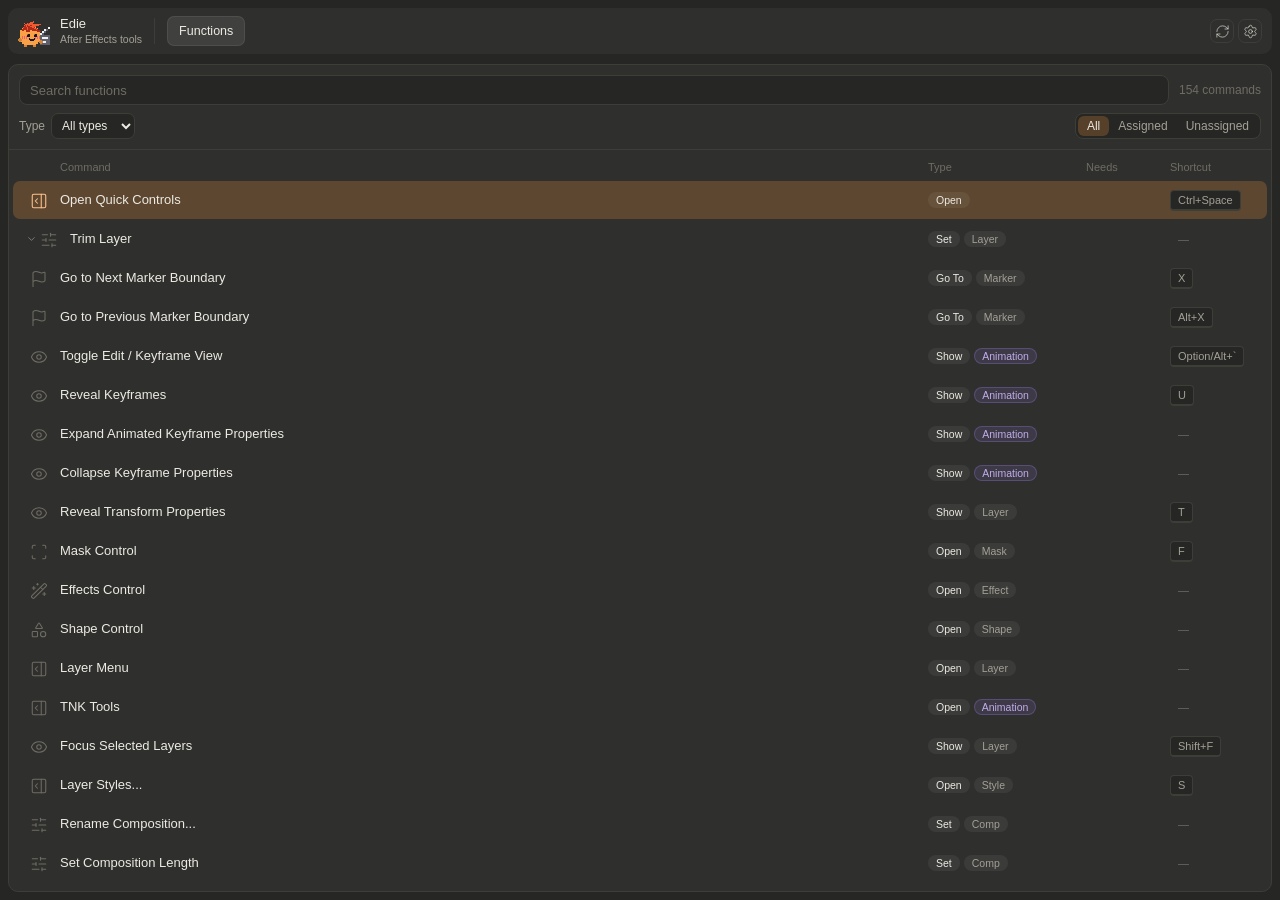
==== engine.html @ 81849f17 "Quick Controls shortcuts and callouts work as soon as After Effects starts, without opening the AE F" ====
<!doctype html>
<html>
<head>
  <meta charset="utf-8" />
  <title>Timeline CEP</title>
  <link rel="stylesheet" href="./css/style.css?v=46378bd3b5c5" />
</head>
<body>
  <section id="quickPanelShell" class="quick-panel-shell" aria-label="AE FX Quick Controls">
    <div class="quick-panel-status">
      <p id="quickPanelContext">Reading active composition...</p>
      <button id="quickPanelRefresh" class="quick-panel-refresh" type="button" title="Refresh native selection" aria-label="Refresh native selection" data-icon="ui.refresh"></button>
    </div>
    <div class="quick-panel-search-wrap">
      <span class="quick-panel-character" aria-hidden="true"><svg class="brand-face" viewBox="0 0 32 32" width="32" height="32" shape-rendering="crispEdges" aria-hidden="true"><rect x="15" y="6" width="1" height="1" fill="#ef5a30"/><rect x="12" y="7" width="4" height="1" fill="#ef5a30"/><rect x="6" y="8" width="1" height="1" fill="#ef5a30"/><rect x="9" y="8" width="1" height="1" fill="#ef5a30"/><rect x="10" y="8" width="1" height="1" fill="#b02a1c"/><rect x="11" y="8" width="4" height="1" fill="#ef5a30"/><rect x="7" y="9" width="16" height="1" fill="#ef5a30"/><rect x="6" y="10" width="1" height="1" fill="#ef5a30"/><rect x="7" y="10" width="1" height="1" fill="#b02a1c"/><rect x="8" y="10" width="1" height="1" fill="#ef5a30"/><rect x="9" y="10" width="1" height="1" fill="#b02a1c"/><rect x="10" y="10" width="2" height="1" fill="#ef5a30"/><rect x="12" y="10" width="2" height="1" fill="#b02a1c"/><rect x="14" y="10" width="7" height="1" fill="#ef5a30"/><rect x="6" y="11" width="2" height="1" fill="#b02a1c"/><rect x="8" y="11" width="1" height="1" fill="#ef5a30"/><rect x="9" y="11" width="3" height="1" fill="#b02a1c"/><rect x="12" y="11" width="6" height="1" fill="#ef5a30"/><rect x="5" y="12" width="1" height="1" fill="#ef5a30"/><rect x="6" y="12" width="3" height="1" fill="#b02a1c"/><rect x="9" y="12" width="1" height="1" fill="#ef5a30"/><rect x="10" y="12" width="4" height="1" fill="#b02a1c"/><rect x="14" y="12" width="2" height="1" fill="#ef5a30"/><rect x="16" y="12" width="1" height="1" fill="#b02a1c"/><rect x="17" y="12" width="1" height="1" fill="#faa046"/><rect x="30" y="12" width="2" height="1" fill="#f0f0f0"/><rect x="4" y="13" width="1" height="1" fill="#faa046"/><rect x="5" y="13" width="4" height="1" fill="#b02a1c"/><rect x="9" y="13" width="1" height="1" fill="#ef5a30"/><rect x="10" y="13" width="6" height="1" fill="#b02a1c"/><rect x="16" y="13" width="2" height="1" fill="#ef5a30"/><rect x="18" y="13" width="1" height="1" fill="#b02a1c"/><rect x="19" y="13" width="1" height="1" fill="#faa046"/><rect x="30" y="13" width="2" height="1" fill="#f0f0f0"/><rect x="4" y="14" width="5" height="1" fill="#b02a1c"/><rect x="9" y="14" width="1" height="1" fill="#ef5a30"/><rect x="10" y="14" width="8" height="1" fill="#b02a1c"/><rect x="18" y="14" width="1" height="1" fill="#ef5a30"/><rect x="19" y="14" width="1" height="1" fill="#b02a1c"/><rect x="26" y="14" width="2" height="1" fill="#f0f0f0"/><rect x="28" y="14" width="2" height="1" fill="#5f5f6c"/><rect x="2" y="15" width="2" height="1" fill="#faa046"/><rect x="4" y="15" width="2" height="1" fill="#b02a1c"/><rect x="6" y="15" width="2" height="1" fill="#faa046"/><rect x="8" y="15" width="4" height="1" fill="#b02a1c"/><rect x="12" y="15" width="2" height="1" fill="#faa046"/><rect x="14" y="15" width="8" height="1" fill="#b02a1c"/><rect x="26" y="15" width="2" height="1" fill="#f0f0f0"/><rect x="28" y="15" width="2" height="1" fill="#5f5f6c"/><rect x="2" y="16" width="6" height="1" fill="#faa046"/><rect x="8" y="16" width="4" height="1" fill="#b02a1c"/><rect x="12" y="16" width="7" height="1" fill="#faa046"/><rect x="19" y="16" width="4" height="1" fill="#b02a1c"/><rect x="24" y="16" width="2" height="1" fill="#f0f0f0"/><rect x="26" y="16" width="2" height="1" fill="#5f5f6c"/><rect x="2" y="17" width="20" height="1" fill="#faa046"/><rect x="24" y="17" width="2" height="1" fill="#f0f0f0"/><rect x="26" y="17" width="2" height="1" fill="#5f5f6c"/><rect x="2" y="18" width="20" height="1" fill="#faa046"/><rect x="22" y="18" width="2" height="1" fill="#f0f0f0"/><rect x="24" y="18" width="2" height="1" fill="#5f5f6c"/><rect x="2" y="19" width="7" height="1" fill="#faa046"/><rect x="9" y="19" width="1" height="1" fill="#b8692c"/><rect x="10" y="19" width="2" height="1" fill="#19191c"/><rect x="12" y="19" width="4" height="1" fill="#faa046"/><rect x="16" y="19" width="1" height="1" fill="#b8692c"/><rect x="17" y="19" width="2" height="1" fill="#19191c"/><rect x="19" y="19" width="3" height="1" fill="#faa046"/><rect x="22" y="19" width="2" height="1" fill="#f0f0f0"/><rect x="24" y="19" width="2" height="1" fill="#5f5f6c"/><rect x="2" y="20" width="7" height="1" fill="#faa046"/><rect x="9" y="20" width="3" height="1" fill="#19191c"/><rect x="12" y="20" width="4" height="1" fill="#faa046"/><rect x="16" y="20" width="3" height="1" fill="#19191c"/><rect x="19" y="20" width="3" height="1" fill="#faa046"/><rect x="22" y="20" width="10" height="1" fill="#5f5f6c"/><rect x="2" y="21" width="2" height="1" fill="#faa046"/><rect x="4" y="21" width="1" height="1" fill="#e8607a"/><rect x="5" y="21" width="1" height="1" fill="#faa046"/><rect x="6" y="21" width="1" height="1" fill="#e8607a"/><rect x="7" y="21" width="1" height="1" fill="#faa046"/><rect x="8" y="21" width="1" height="1" fill="#e8607a"/><rect x="9" y="21" width="3" height="1" fill="#19191c"/><rect x="12" y="21" width="4" height="1" fill="#faa046"/><rect x="16" y="21" width="3" height="1" fill="#19191c"/><rect x="19" y="21" width="1" height="1" fill="#e8607a"/><rect x="20" y="21" width="1" height="1" fill="#faa046"/><rect x="21" y="21" width="1" height="1" fill="#e8607a"/><rect x="22" y="21" width="10" height="1" fill="#5f5f6c"/><rect x="2" y="22" width="2" height="1" fill="#faa046"/><rect x="4" y="22" width="1" height="1" fill="#e8607a"/><rect x="5" y="22" width="1" height="1" fill="#faa046"/><rect x="6" y="22" width="1" height="1" fill="#e8607a"/><rect x="7" y="22" width="1" height="1" fill="#faa046"/><rect x="8" y="22" width="1" height="1" fill="#e8607a"/><rect x="9" y="22" width="8" height="1" fill="#faa046"/><rect x="17" y="22" width="1" height="1" fill="#e8607a"/><rect x="18" y="22" width="1" height="1" fill="#faa046"/><rect x="19" y="22" width="1" height="1" fill="#e8607a"/><rect x="20" y="22" width="1" height="1" fill="#faa046"/><rect x="21" y="22" width="1" height="1" fill="#e8607a"/><rect x="22" y="22" width="2" height="1" fill="#5f5f6c"/><rect x="24" y="22" width="6" height="1" fill="#f0f0f0"/><rect x="30" y="22" width="2" height="1" fill="#5f5f6c"/><rect x="1" y="23" width="2" height="1" fill="#cd8339"/><rect x="3" y="23" width="1" height="1" fill="#faa046"/><rect x="4" y="23" width="1" height="1" fill="#e8607a"/><rect x="5" y="23" width="1" height="1" fill="#faa046"/><rect x="6" y="23" width="1" height="1" fill="#e8607a"/><rect x="7" y="23" width="1" height="1" fill="#faa046"/><rect x="8" y="23" width="1" height="1" fill="#e8607a"/><rect x="9" y="23" width="2" height="1" fill="#faa046"/><rect x="11" y="23" width="1" height="1" fill="#19191c"/><rect x="12" y="23" width="4" height="1" fill="#faa046"/><rect x="16" y="23" width="1" height="1" fill="#19191c"/><rect x="17" y="23" width="1" height="1" fill="#e8607a"/><rect x="18" y="23" width="1" height="1" fill="#faa046"/><rect x="19" y="23" width="1" height="1" fill="#e8607a"/><rect x="20" y="23" width="1" height="1" fill="#faa046"/><rect x="21" y="23" width="1" height="1" fill="#e8607a"/><rect x="22" y="23" width="2" height="1" fill="#5f5f6c"/><rect x="24" y="23" width="6" height="1" fill="#f0f0f0"/><rect x="30" y="23" width="2" height="1" fill="#5f5f6c"/><rect x="0" y="24" width="4" height="1" fill="#cd8339"/><rect x="4" y="24" width="7" height="1" fill="#faa046"/><rect x="11" y="24" width="6" height="1" fill="#19191c"/><rect x="17" y="24" width="5" height="1" fill="#faa046"/><rect x="22" y="24" width="10" height="1" fill="#5f5f6c"/><rect x="0" y="25" width="4" height="1" fill="#cd8339"/><rect x="4" y="25" width="8" height="1" fill="#faa046"/><rect x="12" y="25" width="4" height="1" fill="#19191c"/><rect x="16" y="25" width="6" height="1" fill="#faa046"/><rect x="22" y="25" width="2" height="1" fill="#cd8339"/><rect x="24" y="25" width="8" height="1" fill="#5f5f6c"/><rect x="1" y="26" width="2" height="1" fill="#cd8339"/><rect x="3" y="26" width="18" height="1" fill="#faa046"/><rect x="21" y="26" width="4" height="1" fill="#cd8339"/><rect x="25" y="26" width="3" height="1" fill="#f0f0f0"/><rect x="28" y="26" width="4" height="1" fill="#5f5f6c"/><rect x="4" y="27" width="16" height="1" fill="#faa046"/><rect x="21" y="27" width="4" height="1" fill="#cd8339"/><rect x="25" y="27" width="3" height="1" fill="#f0f0f0"/><rect x="28" y="27" width="4" height="1" fill="#5f5f6c"/><rect x="4" y="28" width="16" height="1" fill="#faa046"/><rect x="22" y="28" width="2" height="1" fill="#cd8339"/><rect x="24" y="28" width="8" height="1" fill="#5f5f6c"/><rect x="6" y="29" width="12" height="1" fill="#faa046"/><rect x="22" y="29" width="10" height="1" fill="#5f5f6c"/><rect x="6" y="30" width="3" height="1" fill="#cd8339"/><rect x="15" y="30" width="3" height="1" fill="#cd8339"/><rect x="6" y="31" width="3" height="1" fill="#cd8339"/><rect x="15" y="31" width="3" height="1" fill="#cd8339"/></svg></span>
      <span class="quick-panel-search-icon" aria-hidden="true"></span>
      <input id="quickPanelSearch" class="quick-panel-search" type="text" spellcheck="false" autocomplete="off" placeholder="Search commands or effects" aria-label="Search commands or effects">
      <kbd class="quick-panel-search-key">Enter</kbd>
    </div>
    <div id="quickPanelSearchResults" class="quick-panel-search-results" aria-live="polite"></div>
    <div class="quick-panel-grid">
      <button type="button" data-quick-panel="anchor" data-tooltip="Layout\nShortcut: Ctrl+A\nAnchor, align, distribute, stagger, layer order and pull/snap." data-icon="panel.anchor"><span class="quick-panel-name">Layout</span><kbd>Ctrl+A</kbd></button>
      <button type="button" data-quick-panel="composition" data-tooltip="Composition\nShortcut: Ctrl+C\nOpen composition-level utilities." data-icon="panel.composition"><span class="quick-panel-name">Comp</span><kbd>Ctrl+C</kbd></button>
      <button type="button" data-quick-panel="rename-comp" data-tooltip="Rename Composition\nRename the active composition directly." data-icon="panel.rename-comp"><span class="quick-panel-name">Rename Comp</span><kbd>RN</kbd></button>
      <button type="button" data-quick-panel="ease" data-tooltip="Ease Editor\nShortcut: Ctrl+E\nEdit selected native keyframes." data-icon="panel.ease"><span class="quick-panel-name">Ease</span><kbd>Ctrl+E</kbd></button>
      <button type="button" data-quick-panel="mask" data-tooltip="Mask Control\nShortcut: Ctrl+F\nEdit masks on selected layers." data-icon="panel.mask"><span class="quick-panel-name">Mask</span><kbd>Ctrl+F</kbd></button>
      <button type="button" data-quick-panel="effects" data-tooltip="Effects Control\nSearch, apply, toggle, and delete effects on selected layers." data-icon="panel.effects"><span class="quick-panel-name">Effects</span><kbd>FX</kbd></button>
      <button type="button" data-quick-panel="shapes" data-tooltip="Shape Control\nInspect selected shape contents and add common shape items." data-icon="panel.shapes"><span class="quick-panel-name">Shapes</span><kbd>SH</kbd></button>
      <button type="button" data-quick-panel="styles" data-tooltip="Layer Styles\nShortcut: Ctrl+S\nAdd and edit styles on selected layers." data-icon="panel.styles"><span class="quick-panel-name">Styles</span><kbd>Ctrl+S</kbd></button>
      <button type="button" data-quick-panel="layer-menu" data-tooltip="Layer Menu\nOpen the selected-layer right-click menu from Quick Controls." data-icon="panel.layer-menu"><span class="quick-panel-name">Layer Menu</span><kbd>RC</kbd></button>
      <button type="button" data-quick-panel="mass-edit" data-tooltip="Mass Edit\nShortcut: Ctrl+M\nCopy, wrangle, and edit properties across selected layers." data-icon="panel.mass-edit"><span class="quick-panel-name">Mass Edit</span><kbd>Ctrl+M</kbd></button>
      <button type="button" data-quick-panel="text-animation" data-tooltip="Text Animation\nShortcut: Ctrl+T\nBuild text animators and manage selected text layers." data-icon="panel.text-animation"><span class="quick-panel-name">Text Anim</span><kbd>Ctrl+T</kbd></button>
      <button type="button" data-quick-panel="tnk" data-tooltip="TNK Tools\nShortcut: Ctrl+D\nGlobal parameter bar feeding every tool, TNK v3 style." data-icon="panel.tnk"><span class="quick-panel-name">TNK</span><kbd>Ctrl+D</kbd></button>
    </div>
    <p class="quick-panel-hint">Uses the current native Timeline or Composition selection.</p>
  </section>
  <header>
    <div class="status-row">
      <div id="platformBadge" class="platform-badge" aria-label="Platform"></div>
      <div id="compSelect" class="comp-select" title="Composition">
        <button id="compSelectButton" class="comp-select-button" type="button">No active comp</button>
        <input id="compSelectSearch" class="comp-select-search" type="text" spellcheck="false" autocomplete="off" aria-label="Search compositions">
        <div id="compSelectMenu" class="comp-select-menu" aria-hidden="true"></div>
      </div>
      <span id="status">Open a comp.</span>
      <button id="durationBtn" title="Set comp duration">Set Length</button>
      <button id="keyframeModeBtn" title="Toggle keyframe focus mode">Keyframes</button>
    </div>
  </header>

  <div id="durationModal" class="modal-backdrop" aria-hidden="true">
    <div class="duration-dialog">
      <div class="dialog-title">Set Composition Duration</div>
      <div class="dialog-subtitle">Seconds, mm:ss, or hh:mm:ss</div>
      <input id="durationInput" type="text" spellcheck="false" />
      <div id="durationError" class="dialog-error"></div>
      <div class="dialog-actions">
        <button id="durationCancel" class="dialog-btn">Cancel</button>
        <button id="durationApply" class="dialog-btn primary">Apply</button>
      </div>
    </div>
  </div>

  <div id="expressionModal" class="modal-backdrop" aria-hidden="true">
    <div class="duration-dialog expression-dialog">
      <div id="expressionTitle" class="dialog-title">Expression</div>
      <div id="expressionSubtitle" class="dialog-subtitle">Alt-click a property row to edit</div>
      <textarea id="expressionInput" spellcheck="false"></textarea>
      <div id="expressionError" class="dialog-error"></div>
      <div class="dialog-actions">
        <button id="expressionDisable" class="dialog-btn">Disable</button>
        <button id="expressionCancel" class="dialog-btn">Cancel</button>
        <button id="expressionApply" class="dialog-btn primary">Apply</button>
      </div>
    </div>
  </div>

  <div id="anchorModal" class="modal-backdrop" aria-hidden="true">
    <div class="duration-dialog anchor-dialog">
      <div class="dialog-title">Anchor Point</div>
      <div class="dialog-subtitle">Pick where the selected layer anchor should sit</div>
      <div class="layout-panel-head">
        <span class="layout-panel-name">Layout</span>
        <em class="layout-panel-count" data-tnt-selection></em>
      </div>
      <div class="anchor-panel">
        <div class="anchor-section">
          <div class="anchor-section-title">Anchor</div>
          <div id="anchorGrid" class="anchor-grid" role="group" aria-label="Anchor point position">
            <button type="button" class="anchor-cell" data-point="TL" title="Top left"></button>
            <button type="button" class="anchor-cell" data-point="TC" title="Top center"></button>
            <button type="button" class="anchor-cell" data-point="TR" title="Top right"></button>
            <button type="button" class="anchor-cell" data-point="ML" title="Middle left"></button>
            <button type="button" class="anchor-cell active" data-point="C" title="Center"></button>
            <button type="button" class="anchor-cell" data-point="MR" title="Middle right"></button>
            <button type="button" class="anchor-cell" data-point="BL" title="Bottom left"></button>
            <button type="button" class="anchor-cell" data-point="BC" title="Bottom center"></button>
            <button type="button" class="anchor-cell" data-point="BR" title="Bottom right"></button>
          </div>
          <label class="anchor-option">
            <input id="anchorUseMasks" type="checkbox" checked>
            <span>Use mask bounds</span>
          </label>
        </div>
        <div class="anchor-section anchor-align-section">
          <div class="anchor-section-title">Align</div>
          <label class="anchor-align-target">
            <span>Align to:</span>
            <select id="anchorAlignTarget" aria-label="Align layers to">
              <option value="selection">Selection</option>
              <option value="comp">Composition</option>
            </select>
          </label>
          <div id="anchorAlignGrid" class="anchor-align-grid" role="group" aria-label="Align selected layers">
            <button type="button" class="anchor-align-btn align-left" data-align="left" data-icon="align-start-vertical" title="Align left"></button>
            <button type="button" class="anchor-align-btn align-hcenter" data-align="hcenter" data-icon="align-center-vertical" title="Align horizontal center"></button>
            <button type="button" class="anchor-align-btn align-right" data-align="right" data-icon="align-end-vertical" title="Align right"></button>
            <button type="button" class="anchor-align-btn align-top" data-align="top" data-icon="align-start-horizontal" title="Align top"></button>
            <button type="button" class="anchor-align-btn align-vcenter" data-align="vcenter" data-icon="align-center-horizontal" title="Align vertical center"></button>
            <button type="button" class="anchor-align-btn align-bottom" data-align="bottom" data-icon="align-end-horizontal" title="Align bottom"></button>
          </div>
          <div class="anchor-section-title anchor-distribute-title">Distribute Layers</div>
          <div id="anchorDistributeGrid" class="anchor-align-grid anchor-distribute-grid" role="group" aria-label="Distribute selected layers">
            <button type="button" class="anchor-align-btn dist-top" data-align="dist-top" data-icon="align-vertical-distribute-start" title="Distribute top edges"></button>
            <button type="button" class="anchor-align-btn dist-vcenter" data-align="dist-vcenter" data-icon="align-vertical-distribute-center" title="Distribute vertical centers"></button>
            <button type="button" class="anchor-align-btn dist-bottom" data-align="dist-bottom" data-icon="align-vertical-distribute-end" title="Distribute bottom edges"></button>
            <button type="button" class="anchor-align-btn dist-left" data-align="dist-left" data-icon="align-horizontal-distribute-start" title="Distribute left edges"></button>
            <button type="button" class="anchor-align-btn dist-hcenter" data-align="dist-hcenter" data-icon="align-horizontal-distribute-center" title="Distribute horizontal centers"></button>
            <button type="button" class="anchor-align-btn dist-right" data-align="dist-right" data-icon="align-horizontal-distribute-end" title="Distribute right edges"></button>
          </div>
          <label class="anchor-option anchor-align-option">
            <input id="anchorIgnoreParent" type="checkbox">
            <span>Ignore parenting</span>
          </label>
        </div>
        <div id="anchorTimingSections" class="anchor-timing-sections">
        <div class="timing-column">
<section class="timing-order-card timing-stagger-card">
          <header class="timing-order-head">
            <div class="tnt-card-title timing-order-title"><b>ST</b><span>Stagger</span></div>
          </header>
          <div class="timing-order-body">
            <div class="timing-inline-row"><div class="timing-execute-actions" role="group" aria-label="Choose stagger direction">
              <button type="button" data-stagger-execute="asc" data-icon="arrow-up-narrow-wide" data-tooltip="Bottom Up\nUse the bottom selected layer as the first layer, then stagger upward."><strong>Bottom up</strong><span>Stagger upward</span></button>
              <button type="button" data-stagger-execute="desc" data-icon="arrow-down-wide-narrow" data-tooltip="Top Down\nUse the top selected layer as the first layer, then stagger downward."><strong>Top down</strong><span>Stagger downward</span></button>
              <button type="button" data-stagger-execute="random" data-icon="shuffle" data-tooltip="Random Stagger\nShuffle the selected layers once, then use the slider to set the offset."><strong>Random</strong><span>Shuffle timing</span></button>
            </div>
              <label class="timing-group-control" data-tooltip="Group Size\nRepeat offsets inside groups. 1 staggers every selected layer in one run."><span>Group:</span><input class="timing-group-input" type="number" min="1" step="1" value="1"></label>
              </div>
            <div class="timing-order-field">
              <span>Offset / gap</span>
              <div class="timing-amount-row">
                <input class="timing-amount-range" type="range" min="0" max="60" step="1" value="0" data-tooltip="Apply Stagger\nChoose a direction above, then drag to apply the offset from the original layer positions.">
                <input class="timing-amount-input" type="number" min="0" step="1" value="0" data-tooltip="Exact Offset\nEnter an exact amount. The selected stagger direction applies from the original layer positions.">
                <select class="timing-unit-select" data-tooltip="Unit\nMeasure the offset in composition frames or in seconds.">
                  <option value="frames">Frames</option>
                  <option value="seconds">Secs</option>
                </select>
              </div>
              <div class="timing-live-status">Choose a direction, then move the slider to apply.</div>
            </div>
          </div>
          <div class="timing-order-error"></div>
        </section>
<section class="timing-order-card timing-snap-pull-card">
          <header class="timing-order-head">
            <div class="tnt-card-title timing-order-title"><b>SP</b><span>Pull / Snap</span></div>
          </header>
          <div class="timing-order-body">
            <div class="timing-order-field">
              <span>Pull</span>
              <div class="timing-inline-row timing-pull-choices">
                <span>Move:</span>
                <select class="timing-pull-mode" data-tooltip="What to move\nThe selected layers, or the selected keyframes.">
                  <option value="layers">Layers</option>
                  <option value="keys">Keyframes</option>
                </select>
              </div>
              <div class="timing-inline-row timing-pull-row">
                <span>Pull:</span>
                <div class="timing-execute-actions" role="group" aria-label="Pull to playhead">
                  <button type="button" data-pull-run="in" data-icon="arrow-right-from-line" data-tooltip="Pull In\nMove to the playhead by the in point, keeping the selection's relative spacing.\nWith Keyframes: the layer's keys travel as a group, anchored by the first."></button>
                  <button type="button" data-pull-run="out" data-icon="arrow-left-from-line" data-tooltip="Pull Out\nMove to the playhead by the out point, keeping the selection's relative spacing.\nWith Keyframes: the layer's keys travel as a group, anchored by the last."></button>
                </div>
                <span>Snap:</span>
                <div class="timing-execute-actions" role="group" aria-label="Snap to playhead">
                  <button type="button" data-snap-run="in" data-icon="align-horizontal-justify-start" data-tooltip="Snap In\nMove every selected layer's in point onto the playhead individually.\nWith Keyframes: each property's first key lands on the playhead."></button>
                  <button type="button" data-snap-run="out" data-icon="align-horizontal-justify-end" data-tooltip="Snap Out\nMove every selected layer's out point onto the playhead individually.\nWith Keyframes: each property's last key lands on the playhead."></button>
                </div>
              </div>
            </div>
          </div>
          <div class="timing-order-error"></div>
        </section>
</div>

        <section class="timing-order-card layer-order-card">
          <header class="timing-order-head">
            <div class="tnt-card-title timing-order-title"><b>OR</b><span>Layer Order</span></div>
          </header>
          <div class="timing-order-body">
            <div class="timing-order-field order-direction-field">
              <span>Direction:</span>
              <select class="timing-direction-select" data-tooltip="Direction\nAscending puts the smallest value at the bottom of the selected stack.">
              <option value="asc">Ascending</option>
              <option value="desc">Descending</option>
            </select>
            </div>
            <div class="timing-order-field order-group-field">
              <span>Timing:</span>
              <div class="timing-execute-actions order-sort-actions" role="group" aria-label="Sort selected layers by timing">
                <button type="button" data-order-sort="in" data-icon="chevrons-left" data-tooltip="By In Point\nSort selected layers by in point."><strong>In point</strong><span>Layer start</span></button>
                <button type="button" data-order-sort="out" data-icon="chevrons-right" data-tooltip="By Out Point\nSort selected layers by out point."><strong>Out point</strong><span>Layer end</span></button>
                <button type="button" data-order-sort="firstKey" data-icon="skip-back" data-tooltip="Earliest Keyframe\nSort by each layer's earliest keyframe. Layers with no keys use their in point."><strong>First key</strong><span>Earliest key</span></button>
                <button type="button" data-order-sort="lastKey" data-icon="skip-forward" data-tooltip="Last Keyframe\nSort by each layer's latest keyframe. Layers with no keys use their in point."><strong>Last key</strong><span>Latest key</span></button>
              </div>
            </div>
            <div class="timing-order-field order-group-field">
              <span>Position:</span>
              <div class="timing-execute-actions order-sort-actions" role="group" aria-label="Sort selected layers by position">
                <button type="button" data-order-sort="x" data-icon="move-horizontal" data-tooltip="By X Position\nSort selected layers by Position X at the current time."><strong>X position</strong><span>Left to right</span></button>
                <button type="button" data-order-sort="y" data-icon="move-vertical" data-tooltip="By Y Position\nSort selected layers by Position Y at the current time."><strong>Y position</strong><span>Top to bottom</span></button>
                <button type="button" data-order-sort="distance" data-icon="ruler" data-tooltip="By Distance\nSort selected layers by how far each one sits from the last layer in the selection, measured at the current time."><strong>Distance</strong><span>From last selected</span></button>
              </div>
            </div>
            <div class="timing-order-field order-group-field">
              <span>Stack:</span>
              <div class="timing-execute-actions order-stack-actions" role="group" aria-label="Reorder the selected stack">
                <button type="button" data-order-stack="top" data-icon="arrow-up-to-line" data-tooltip="Send to Top\nMove the selected layers to the top of the composition stack while preserving their order."><strong>Send to top</strong><span>Top of layer stack</span></button>
                <button type="button" data-order-stack="bottom" data-icon="arrow-down-to-line" data-tooltip="Send to Bottom\nMove the selected layers to the bottom of the composition stack while preserving their order."><strong>Send to bottom</strong><span>Bottom of layer stack</span></button>
                <button type="button" data-order-stack="reverse" data-icon="flip-vertical-2" data-tooltip="Reverse Layer Order  (R)\nReverse the selected layers inside their current stack slots. The unselected layers do not move."><strong>Reverse</strong><span>Reverse selected stack</span></button>
                <button type="button" data-order-sort="random" data-icon="shuffle" data-tooltip="Randomize\nShuffle selected layers and move the shuffled selection to the top of the stack."><strong>Random</strong><span>Shuffle stack</span></button>
              </div>
            </div>
          <div class="timing-order-error"></div>
        </section>

        
        </div>
      </div>
      <div id="anchorError" class="dialog-error"></div>
    </div>
  </div>

  <div id="compositionModal" class="modal-backdrop composition-backdrop" aria-hidden="true">
    <div class="composition-dialog" role="dialog" aria-modal="true" aria-labelledby="compositionTitle">
      <div class="composition-head">
        <div class="composition-title-wrap">
          <b class="subpanel-shortcut-badge">C</b>
          <div id="compositionTitle" class="composition-title">Composition</div>
          <span id="compositionName" class="composition-name">No active comp</span>
        </div>
      </div>
      <div class="composition-body">
        <section class="composition-section">
          <div class="composition-section-title">Current Composition</div>
          <div class="composition-tool-grid">
            <button type="button" class="composition-tool" data-composition-action="trim" title="Trim the active composition to the latest layer out point">
              <span class="composition-tool-icon icon-trim" aria-hidden="true"></span>
              <span>Auto Trim Comp</span>
            </button>
            <button type="button" class="composition-tool" data-composition-action="crop" title="Crop selected precomposition layers to their visible content">
              <span class="composition-tool-icon icon-crop" aria-hidden="true"></span>
              <span>Auto Crop Comps</span>
            </button>
            <button type="button" class="composition-tool" data-composition-action="precompose" title="Move selected layers into a new precomposition">
              <span class="composition-tool-icon icon-precompose" aria-hidden="true"></span>
              <span>Pre-compose Selected</span>
            </button>
            <button type="button" class="composition-tool" data-composition-action="decompose" title="Extract selected precomposition layers into this timeline while preserving their placement">
              <span class="composition-tool-icon icon-decompose" aria-hidden="true"></span>
              <span>Decompose Precomp</span>
            </button>
            <button type="button" class="composition-tool composition-tool-destructive" data-composition-action="decomposeDelete" title="Extract the selected precomp, then delete its source composition from the project when it has no other uses">
              <span class="composition-tool-icon icon-decompose" aria-hidden="true"></span>
              <span>Decompose + Delete Source</span>
            </button>
            <button type="button" class="composition-tool" data-composition-action="rename" title="Rename the active composition">
              <span class="composition-tool-icon icon-rename" aria-hidden="true"></span>
              <span>Rename Composition</span>
            </button>
            <button type="button" class="composition-tool" data-composition-action="duration" title="Set the active composition duration">
              <span class="composition-tool-icon icon-duration" aria-hidden="true"></span>
              <span>Set Composition Length</span>
            </button>
            <button type="button" class="composition-tool" data-composition-action="render" title="Add the active composition to the render queue">
              <span class="composition-tool-icon icon-render" aria-hidden="true"></span>
              <span>Add to Render Queue</span>
            </button>
          </div>
        </section>
        <section class="composition-section composition-roadmap">
          <div class="composition-section-title">Planned</div>
          <div class="composition-roadmap-list">
            <span>Duplicate Comps</span>
            <span>Batch Rename Comps</span>
            <span>Batch Scale Comps</span>
            <span>Batch Resize Canvas</span>
            <span>Batch Comp Settings</span>
            <span>Batch Color Replace</span>
            <span>Export Comps as New Projects</span>
          </div>
        </section>
      </div>
      <div id="compositionError" class="composition-error"></div>
    </div>
  </div>

  <main id="scrollArea">
    <section id="assistantHub" class="assistant-hub" aria-label="Assistant Hub">
      <div class="assistant-tabs" role="tablist" aria-label="Assistant workspace">
        <!-- Edie, as in PR FX's toolbar (client/index.html): same art, facing right. -->
        <svg class="brand-face" viewBox="0 0 32 32" width="32" height="32" shape-rendering="crispEdges" aria-hidden="true"><rect x="15" y="6" width="1" height="1" fill="#ef5a30"/><rect x="12" y="7" width="4" height="1" fill="#ef5a30"/><rect x="6" y="8" width="1" height="1" fill="#ef5a30"/><rect x="9" y="8" width="1" height="1" fill="#ef5a30"/><rect x="10" y="8" width="1" height="1" fill="#b02a1c"/><rect x="11" y="8" width="4" height="1" fill="#ef5a30"/><rect x="7" y="9" width="16" height="1" fill="#ef5a30"/><rect x="6" y="10" width="1" height="1" fill="#ef5a30"/><rect x="7" y="10" width="1" height="1" fill="#b02a1c"/><rect x="8" y="10" width="1" height="1" fill="#ef5a30"/><rect x="9" y="10" width="1" height="1" fill="#b02a1c"/><rect x="10" y="10" width="2" height="1" fill="#ef5a30"/><rect x="12" y="10" width="2" height="1" fill="#b02a1c"/><rect x="14" y="10" width="7" height="1" fill="#ef5a30"/><rect x="6" y="11" width="2" height="1" fill="#b02a1c"/><rect x="8" y="11" width="1" height="1" fill="#ef5a30"/><rect x="9" y="11" width="3" height="1" fill="#b02a1c"/><rect x="12" y="11" width="6" height="1" fill="#ef5a30"/><rect x="5" y="12" width="1" height="1" fill="#ef5a30"/><rect x="6" y="12" width="3" height="1" fill="#b02a1c"/><rect x="9" y="12" width="1" height="1" fill="#ef5a30"/><rect x="10" y="12" width="4" height="1" fill="#b02a1c"/><rect x="14" y="12" width="2" height="1" fill="#ef5a30"/><rect x="16" y="12" width="1" height="1" fill="#b02a1c"/><rect x="17" y="12" width="1" height="1" fill="#faa046"/><rect x="30" y="12" width="2" height="1" fill="#f0f0f0"/><rect x="4" y="13" width="1" height="1" fill="#faa046"/><rect x="5" y="13" width="4" height="1" fill="#b02a1c"/><rect x="9" y="13" width="1" height="1" fill="#ef5a30"/><rect x="10" y="13" width="6" height="1" fill="#b02a1c"/><rect x="16" y="13" width="2" height="1" fill="#ef5a30"/><rect x="18" y="13" width="1" height="1" fill="#b02a1c"/><rect x="19" y="13" width="1" height="1" fill="#faa046"/><rect x="30" y="13" width="2" height="1" fill="#f0f0f0"/><rect x="4" y="14" width="5" height="1" fill="#b02a1c"/><rect x="9" y="14" width="1" height="1" fill="#ef5a30"/><rect x="10" y="14" width="8" height="1" fill="#b02a1c"/><rect x="18" y="14" width="1" height="1" fill="#ef5a30"/><rect x="19" y="14" width="1" height="1" fill="#b02a1c"/><rect x="26" y="14" width="2" height="1" fill="#f0f0f0"/><rect x="28" y="14" width="2" height="1" fill="#5f5f6c"/><rect x="2" y="15" width="2" height="1" fill="#faa046"/><rect x="4" y="15" width="2" height="1" fill="#b02a1c"/><rect x="6" y="15" width="2" height="1" fill="#faa046"/><rect x="8" y="15" width="4" height="1" fill="#b02a1c"/><rect x="12" y="15" width="2" height="1" fill="#faa046"/><rect x="14" y="15" width="8" height="1" fill="#b02a1c"/><rect x="26" y="15" width="2" height="1" fill="#f0f0f0"/><rect x="28" y="15" width="2" height="1" fill="#5f5f6c"/><rect x="2" y="16" width="6" height="1" fill="#faa046"/><rect x="8" y="16" width="4" height="1" fill="#b02a1c"/><rect x="12" y="16" width="7" height="1" fill="#faa046"/><rect x="19" y="16" width="4" height="1" fill="#b02a1c"/><rect x="24" y="16" width="2" height="1" fill="#f0f0f0"/><rect x="26" y="16" width="2" height="1" fill="#5f5f6c"/><rect x="2" y="17" width="20" height="1" fill="#faa046"/><rect x="24" y="17" width="2" height="1" fill="#f0f0f0"/><rect x="26" y="17" width="2" height="1" fill="#5f5f6c"/><rect x="2" y="18" width="20" height="1" fill="#faa046"/><rect x="22" y="18" width="2" height="1" fill="#f0f0f0"/><rect x="24" y="18" width="2" height="1" fill="#5f5f6c"/><rect x="2" y="19" width="7" height="1" fill="#faa046"/><rect x="9" y="19" width="1" height="1" fill="#b8692c"/><rect x="10" y="19" width="2" height="1" fill="#19191c"/><rect x="12" y="19" width="4" height="1" fill="#faa046"/><rect x="16" y="19" width="1" height="1" fill="#b8692c"/><rect x="17" y="19" width="2" height="1" fill="#19191c"/><rect x="19" y="19" width="3" height="1" fill="#faa046"/><rect x="22" y="19" width="2" height="1" fill="#f0f0f0"/><rect x="24" y="19" width="2" height="1" fill="#5f5f6c"/><rect x="2" y="20" width="7" height="1" fill="#faa046"/><rect x="9" y="20" width="3" height="1" fill="#19191c"/><rect x="12" y="20" width="4" height="1" fill="#faa046"/><rect x="16" y="20" width="3" height="1" fill="#19191c"/><rect x="19" y="20" width="3" height="1" fill="#faa046"/><rect x="22" y="20" width="10" height="1" fill="#5f5f6c"/><rect x="2" y="21" width="2" height="1" fill="#faa046"/><rect x="4" y="21" width="1" height="1" fill="#e8607a"/><rect x="5" y="21" width="1" height="1" fill="#faa046"/><rect x="6" y="21" width="1" height="1" fill="#e8607a"/><rect x="7" y="21" width="1" height="1" fill="#faa046"/><rect x="8" y="21" width="1" height="1" fill="#e8607a"/><rect x="9" y="21" width="3" height="1" fill="#19191c"/><rect x="12" y="21" width="4" height="1" fill="#faa046"/><rect x="16" y="21" width="3" height="1" fill="#19191c"/><rect x="19" y="21" width="1" height="1" fill="#e8607a"/><rect x="20" y="21" width="1" height="1" fill="#faa046"/><rect x="21" y="21" width="1" height="1" fill="#e8607a"/><rect x="22" y="21" width="10" height="1" fill="#5f5f6c"/><rect x="2" y="22" width="2" height="1" fill="#faa046"/><rect x="4" y="22" width="1" height="1" fill="#e8607a"/><rect x="5" y="22" width="1" height="1" fill="#faa046"/><rect x="6" y="22" width="1" height="1" fill="#e8607a"/><rect x="7" y="22" width="1" height="1" fill="#faa046"/><rect x="8" y="22" width="1" height="1" fill="#e8607a"/><rect x="9" y="22" width="8" height="1" fill="#faa046"/><rect x="17" y="22" width="1" height="1" fill="#e8607a"/><rect x="18" y="22" width="1" height="1" fill="#faa046"/><rect x="19" y="22" width="1" height="1" fill="#e8607a"/><rect x="20" y="22" width="1" height="1" fill="#faa046"/><rect x="21" y="22" width="1" height="1" fill="#e8607a"/><rect x="22" y="22" width="2" height="1" fill="#5f5f6c"/><rect x="24" y="22" width="6" height="1" fill="#f0f0f0"/><rect x="30" y="22" width="2" height="1" fill="#5f5f6c"/><rect x="1" y="23" width="2" height="1" fill="#cd8339"/><rect x="3" y="23" width="1" height="1" fill="#faa046"/><rect x="4" y="23" width="1" height="1" fill="#e8607a"/><rect x="5" y="23" width="1" height="1" fill="#faa046"/><rect x="6" y="23" width="1" height="1" fill="#e8607a"/><rect x="7" y="23" width="1" height="1" fill="#faa046"/><rect x="8" y="23" width="1" height="1" fill="#e8607a"/><rect x="9" y="23" width="2" height="1" fill="#faa046"/><rect x="11" y="23" width="1" height="1" fill="#19191c"/><rect x="12" y="23" width="4" height="1" fill="#faa046"/><rect x="16" y="23" width="1" height="1" fill="#19191c"/><rect x="17" y="23" width="1" height="1" fill="#e8607a"/><rect x="18" y="23" width="1" height="1" fill="#faa046"/><rect x="19" y="23" width="1" height="1" fill="#e8607a"/><rect x="20" y="23" width="1" height="1" fill="#faa046"/><rect x="21" y="23" width="1" height="1" fill="#e8607a"/><rect x="22" y="23" width="2" height="1" fill="#5f5f6c"/><rect x="24" y="23" width="6" height="1" fill="#f0f0f0"/><rect x="30" y="23" width="2" height="1" fill="#5f5f6c"/><rect x="0" y="24" width="4" height="1" fill="#cd8339"/><rect x="4" y="24" width="7" height="1" fill="#faa046"/><rect x="11" y="24" width="6" height="1" fill="#19191c"/><rect x="17" y="24" width="5" height="1" fill="#faa046"/><rect x="22" y="24" width="10" height="1" fill="#5f5f6c"/><rect x="0" y="25" width="4" height="1" fill="#cd8339"/><rect x="4" y="25" width="8" height="1" fill="#faa046"/><rect x="12" y="25" width="4" height="1" fill="#19191c"/><rect x="16" y="25" width="6" height="1" fill="#faa046"/><rect x="22" y="25" width="2" height="1" fill="#cd8339"/><rect x="24" y="25" width="8" height="1" fill="#5f5f6c"/><rect x="1" y="26" width="2" height="1" fill="#cd8339"/><rect x="3" y="26" width="18" height="1" fill="#faa046"/><rect x="21" y="26" width="4" height="1" fill="#cd8339"/><rect x="25" y="26" width="3" height="1" fill="#f0f0f0"/><rect x="28" y="26" width="4" height="1" fill="#5f5f6c"/><rect x="4" y="27" width="16" height="1" fill="#faa046"/><rect x="21" y="27" width="4" height="1" fill="#cd8339"/><rect x="25" y="27" width="3" height="1" fill="#f0f0f0"/><rect x="28" y="27" width="4" height="1" fill="#5f5f6c"/><rect x="4" y="28" width="16" height="1" fill="#faa046"/><rect x="22" y="28" width="2" height="1" fill="#cd8339"/><rect x="24" y="28" width="8" height="1" fill="#5f5f6c"/><rect x="6" y="29" width="12" height="1" fill="#faa046"/><rect x="22" y="29" width="10" height="1" fill="#5f5f6c"/><rect x="6" y="30" width="3" height="1" fill="#cd8339"/><rect x="15" y="30" width="3" height="1" fill="#cd8339"/><rect x="6" y="31" width="3" height="1" fill="#cd8339"/><rect x="15" y="31" width="3" height="1" fill="#cd8339"/></svg>
        <div class="assistant-brand"><div class="assistant-brand-name">Edie</div><div class="assistant-brand-sub">After Effects tools</div></div>
        <span class="assistant-brand-sep" aria-hidden="true"></span>
        <button id="assistantFunctionsTab" class="assistant-tab active" type="button" role="tab" aria-selected="true" data-assistant-tab="functions">Functions</button>
        <div class="assistant-tab-actions">
          <button id="assistantRefreshFunctions" class="tnt-action-btn" type="button" title="Refresh functions" aria-label="Refresh functions" data-icon="ui.refresh"></button>
          <button id="settingsBtn" class="settings-btn tnt-action-btn" type="button" title="Settings" aria-label="Settings" data-icon="ui.settings"></button>
        </div>
      </div>
      <div id="assistantFunctionsPanel" class="assistant-panel active" role="tabpanel" aria-labelledby="assistantFunctionsTab" data-assistant-panel="functions">
        <div class="assistant-function-filters">
          <div class="assistant-function-search">
            <input id="assistantFunctionSearch" type="text" spellcheck="false" autocomplete="off" placeholder="Search functions" aria-label="Search functions">
            <span id="assistantFunctionCount" class="assistant-function-count">0 commands</span>
          </div>
          <div class="assistant-filter-row">
            <label class="assistant-filter-type">
              <span>Type</span>
              <select id="assistantFilterType" aria-label="Filter by type">
                <option value="all">All types</option>
                <option value="native">AE Effect</option>
                <option value="panel">Panel</option>
                <option value="custom">Custom</option>
              </select>
            </label>
            <div class="assistant-filter-seg" id="assistantFilterKey" role="group" aria-label="Filter by shortcut">
              <button type="button" class="active" data-key-filter="all">All</button>
              <button type="button" data-key-filter="assigned">Assigned</button>
              <button type="button" data-key-filter="unassigned">Unassigned</button>
            </div>
          </div>
        </div>
        <div id="assistantFunctionList" class="assistant-function-list"></div>
      </div>
    </section>
    <div id="rulerWrap" class="time-ruler-wrap top-ruler">
      <span id="timeDisplay">0:00:00</span>
      <div id="ruler"></div>
      <div id="topMarkerRail" class="marker-rail"></div>
      <div id="playhead"></div>
    </div>
    <div id="timeline"></div>
    <div id="selectionBox"></div>
    <div id="layerMenu" class="layer-menu" aria-hidden="true"></div>
  </main>
  <div id="horizontalScrollBar" class="horizontal-scrollbar" aria-hidden="true">
    <div id="horizontalScrollThumb" class="horizontal-scroll-thumb"></div>
  </div>
  <button id="activeFilterNotice" class="active-filter-notice" type="button" aria-hidden="true">
    <span class="active-filter-notice-label">Filter active</span>
    <span class="active-filter-notice-action">Turn off</span>
  </button>

  <script src="./icons/lucide.js"></script>
  <script src="./js/CSInterface.js"></script>
  <script src="./js/main.js?v=46378bd3b5c5"></script>
</body>
</html>
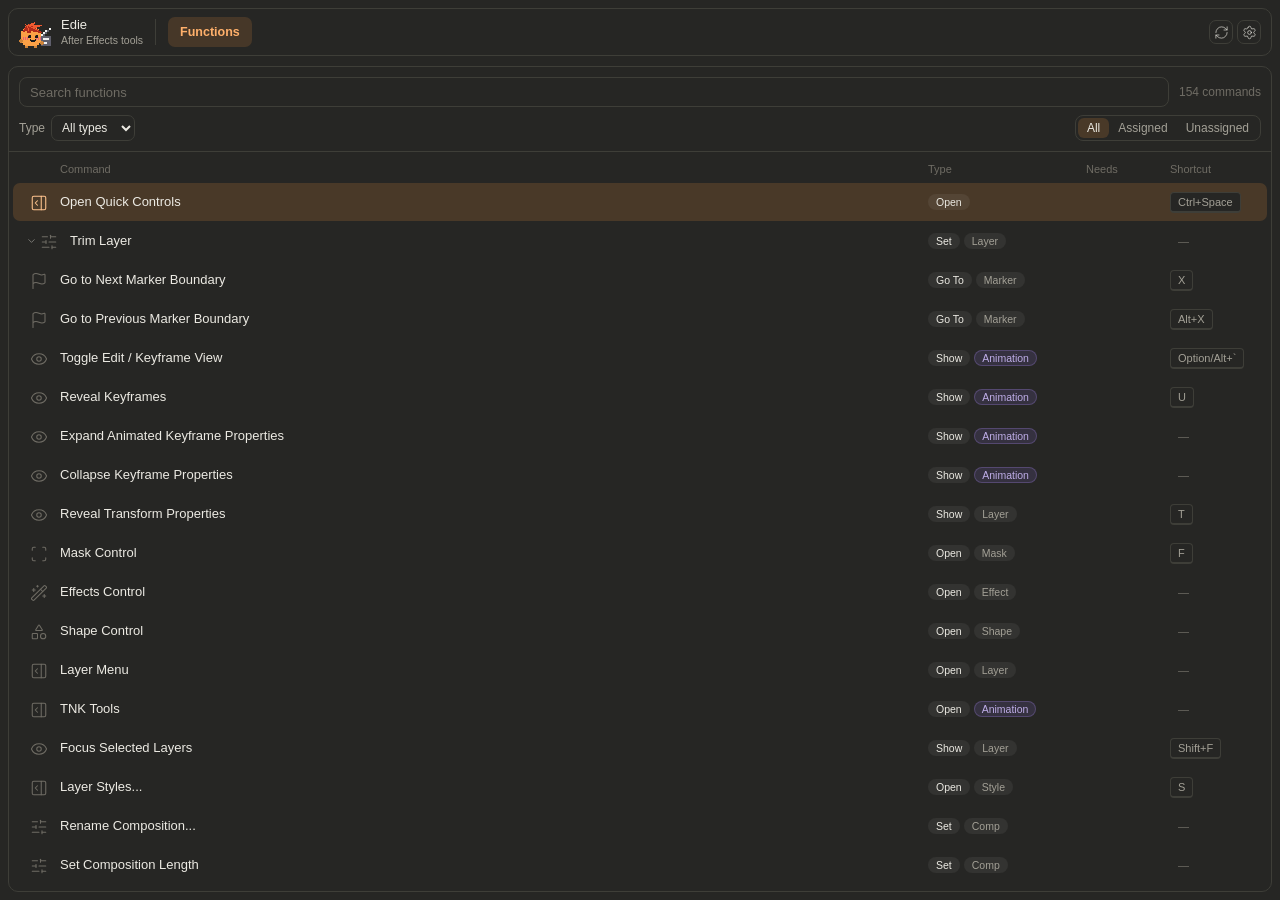
==== commit f46c5f15: "AE FX looks like PR FX's Ctrl+Space palette. Quick Controls search has the palette's category tabs: " ====
--- a/engine.html
+++ b/engine.html
@@ -3,7 +3,7 @@
 <head>
   <meta charset="utf-8" />
   <title>Timeline CEP</title>
-  <link rel="stylesheet" href="./css/style.css?v=46378bd3b5c5" />
+  <link rel="stylesheet" href="./css/style.css?v=892350ed1fb1" />
 </head>
 <body>
   <section id="quickPanelShell" class="quick-panel-shell" aria-label="AE FX Quick Controls">
@@ -17,6 +17,7 @@
       <input id="quickPanelSearch" class="quick-panel-search" type="text" spellcheck="false" autocomplete="off" placeholder="Search commands or effects" aria-label="Search commands or effects">
       <kbd class="quick-panel-search-key">Enter</kbd>
     </div>
+    <div id="quickPanelSearchTabs" class="quick-search-tabs" role="tablist" aria-label="Search in" hidden></div>
     <div id="quickPanelSearchResults" class="quick-panel-search-results" aria-live="polite"></div>
     <div class="quick-panel-grid">
       <button type="button" data-quick-panel="anchor" data-tooltip="Layout\nShortcut: Ctrl+A\nAnchor, align, distribute, stagger, layer order and pull/snap." data-icon="panel.anchor"><span class="quick-panel-name">Layout</span><kbd>Ctrl+A</kbd></button>
@@ -365,6 +366,6 @@
 
   <script src="./icons/lucide.js"></script>
   <script src="./js/CSInterface.js"></script>
-  <script src="./js/main.js?v=46378bd3b5c5"></script>
+  <script src="./js/main.js?v=892350ed1fb1"></script>
 </body>
 </html>
--- a/css/style.css
+++ b/css/style.css
@@ -20596,12 +20596,17 @@
    (#ff9a3d, the Timeline stroke's colour, never violet or Sage's mint) and Edie
    in the header. Keep these tokens equal to PR FX client/styles.css :root.
    Loaded last; tokens first, then the few surfaces that hard-code their own
-   colours. See docs/ui-design-guide.md. */
+   colours. See docs/ui-design-guide.md.
+   v152 (2026-11-24): the palette's look, as PR FX's panel now wears it: one
+   flat #262624 canvas with hairlines instead of lighter grey blocks, and the
+   chosen tab, row or tile in a soft tint of its colour (16%) with that colour
+   on its text or icon. Quick Controls search has the palette's tabs and
+   coloured sections (renderQuickPanelSearchResults). */
 :root {
   --ca-desk: #1c1c1a;
   --ca-sidebar: #1f1e1d;
   --ca-canvas: #262624;
-  --ca-card: #2f2f2d;
+  --ca-card: #262624;
   --ca-menu: #2c2c2a;
   --ca-line: #3e3e38;
   --ca-line-soft: rgba(255, 255, 255, .06);
@@ -20609,11 +20614,11 @@
   --ca-text: #eceae3;
   --ca-muted: #a3a096;
   --ca-faint: #6f6c64;
-  --ca-button: #3a3a37;
-  --ca-button-hover: #42423e;
+  --ca-button: #2f2f2d;
+  --ca-button-hover: #353532;
   --ca-accent: #ff9a3d;
   --ca-accent-text: #ffc48e;
-  --ca-accent-soft: rgba(255, 154, 61, .22);
+  --ca-accent-soft: rgba(255, 154, 61, .16);
   --ca-accent-faint: rgba(255, 154, 61, .10);
 
   --tnt-bg: var(--ca-desk);
@@ -20650,17 +20655,17 @@
 
 html,
 body {
-  background: var(--ca-desk) !important;
+  background: var(--ca-canvas) !important;
   color: var(--ca-text) !important;
 }
 
 main#scrollArea,
 #scrollArea {
-  background-color: var(--ca-desk) !important;
+  background-color: var(--ca-canvas) !important;
 }
 
 header {
-  background: var(--ca-sidebar) !important;
+  background: var(--ca-canvas) !important;
   border-bottom: 1px solid var(--ca-line) !important;
   box-shadow: none !important;
   -webkit-backdrop-filter: none !important;
@@ -20694,7 +20699,7 @@
    with Edie, his name and the tool, a divider, then pill tabs. */
 .assistant-tabs {
   gap: 10px !important;
-  border: 0 !important;
+  border: 1px solid var(--ca-line) !important;
   border-radius: 10px !important;
   background: var(--ca-card) !important;
   box-shadow: none !important;
@@ -20755,9 +20760,10 @@
 }
 
 .assistant-tabs button.assistant-tab.active {
-  background: rgba(255, 255, 255, .085) !important;
-  border-color: rgba(255, 255, 255, .07) !important;
-  color: var(--ca-text) !important;
+  background: rgba(255, 154, 61, .15) !important;
+  border-color: transparent !important;
+  color: #ffb06b !important;
+  font-weight: 600 !important;
 }
 
 /* Narrow panel: Edie's name and the divider give way, as in PR FX. */
@@ -20977,11 +20983,11 @@
 body.quick-panel-mode.native-win .quick-panel-shell {
   border: 1px solid var(--ca-line) !important;
   border-radius: 14px !important;
-  background: rgba(44, 44, 42, .94) !important;
+  background: rgba(38, 38, 36, .97) !important;
 }
 
 body.quick-panel-mode.native-win .quick-panel-shell {
-  background: rgba(44, 44, 42, .98) !important;
+  background: #262624 !important;
 }
 
 /* Edie sits at the start of the search row, as in PR FX's palette
@@ -21030,9 +21036,10 @@
   box-shadow: 0 0 0 3px var(--ca-accent-faint);
 }
 
-/* Tiles are Creative Assist buttons: flat, no lift. */
+/* Tiles are flat chips on the canvas, a hairline round each, like the
+   palette's esc chip; hover lifts them a step, focus tints them orange. */
 .quick-panel-grid > button {
-  border: 1px solid transparent;
+  border: 1px solid var(--ca-line);
   border-radius: 10px;
   background: var(--ca-button);
   box-shadow: none;
@@ -21042,7 +21049,7 @@
 
 .quick-panel-grid > button:hover {
   transform: none;
-  border-color: transparent;
+  border-color: var(--ca-line);
   background: var(--ca-button-hover);
 }
 
@@ -21113,6 +21120,184 @@
 .quick-panel-refresh:hover {
   background: var(--ca-hover) !important;
   color: var(--ca-text) !important;
+}
+
+/* ---- Quick Controls search: PR FX's palette ---------------------------------
+   Tabs with counts (Tab cycles them), coloured section headings with a count,
+   flat rows whose chosen one is tinted in its kind's colour. --tab-rgb and
+   --kind-rgb come from the markup (QUICK_SEARCH_TABS / QUICK_SEARCH_KINDS). */
+.quick-search-tabs {
+  flex: none;
+  display: flex;
+  align-items: center;
+  gap: 2px;
+  height: 34px;
+  margin: 0 -2px;
+  overflow: hidden;
+  border-bottom: 1px solid var(--ca-line);
+}
+
+.quick-search-tabs[hidden],
+.quick-panel-shell:not(.searching) .quick-search-tabs {
+  display: none;
+}
+
+.quick-search-tab {
+  flex: none;
+  display: inline-flex;
+  align-items: center;
+  gap: 6px;
+  height: 26px;
+  min-height: 0;
+  padding: 0 7px 0 8px;
+  border: 0;
+  border-radius: 999px;
+  background: transparent;
+  box-shadow: none;
+  color: var(--ca-muted);
+  font-size: 12px;
+  font-weight: 600;
+  cursor: pointer;
+}
+
+.quick-search-tab:hover {
+  background: var(--ca-hover);
+  color: var(--ca-text);
+}
+
+.quick-search-tab.is-active {
+  background: rgb(var(--tab-rgb) / .15);
+  color: var(--ca-text);
+}
+
+.quick-search-tab.is-empty:not(.is-active) {
+  opacity: .45;
+}
+
+.quick-search-tab-icon {
+  width: 13px;
+  height: 13px;
+  fill: none;
+  stroke: currentColor;
+  stroke-width: 2;
+  stroke-linecap: round;
+  stroke-linejoin: round;
+}
+
+.quick-search-tab.is-active .quick-search-tab-icon {
+  color: rgb(var(--tab-rgb));
+}
+
+.quick-search-tab .count {
+  min-width: 26px;
+  padding: 0 5px;
+  border-radius: 8px;
+  background: rgba(62, 62, 56, .7);
+  color: var(--ca-muted);
+  font-size: 10px;
+  line-height: 16px;
+  text-align: center;
+  font-variant-numeric: tabular-nums;
+}
+
+.quick-search-tab.is-active .count {
+  background: rgb(var(--tab-rgb));
+  color: var(--ca-canvas);
+}
+
+.quick-search-tabs-hint {
+  flex: none;
+  margin-left: auto;
+  padding: 0 6px 0 8px;
+  color: var(--ca-faint);
+  font-size: 11px;
+  white-space: nowrap;
+}
+
+.quick-panel-search-results,
+.quick-panel-shell.searching .quick-panel-search-results {
+  gap: 0;
+  padding: 0 0 4px;
+  border: 0;
+  border-radius: 0;
+  background: transparent;
+}
+
+.quick-search-section {
+  flex: none;
+  display: flex;
+  align-items: center;
+  gap: 7px;
+  height: 30px;
+  padding: 8px 8px 0;
+  color: rgb(var(--kind-rgb));
+  font-size: 11px;
+  font-weight: 600;
+}
+
+.quick-search-section:first-child {
+  height: 24px;
+  padding-top: 2px;
+}
+
+.quick-search-section .count {
+  padding: 0 6px;
+  border-radius: 8px;
+  background: rgb(var(--kind-rgb) / .16);
+  font-size: 10px;
+  line-height: 16px;
+  font-variant-numeric: tabular-nums;
+}
+
+.quick-panel-search-results .quick-panel-search-result {
+  flex: none;
+  min-height: 30px;
+  height: 30px;
+  padding: 0 8px;
+  border: 0;
+  border-radius: 7px;
+  background: transparent;
+  box-shadow: none;
+  color: var(--ca-text);
+  font-size: 13px;
+}
+
+.quick-panel-search-results .quick-panel-search-result:hover {
+  border: 0;
+  background: var(--ca-hover);
+}
+
+.quick-panel-search-results .quick-panel-search-result.active {
+  border: 0;
+  background: rgb(var(--kind-rgb) / .16);
+}
+
+.quick-panel-search-results .quick-panel-search-result .assistant-function-icon,
+.quick-panel-search-results .quick-panel-search-result:hover .assistant-function-icon,
+.quick-panel-search-results .quick-panel-search-result.active .assistant-function-icon {
+  width: 14px;
+  height: 14px;
+  stroke-width: 1.8;
+  color: rgb(var(--kind-rgb));
+}
+
+.quick-panel-search-results .quick-panel-search-key {
+  border: 0;
+  border-radius: 5px;
+  background: rgba(62, 62, 56, .7);
+  color: var(--ca-muted);
+  font: 500 10.5px ui-monospace, SFMono-Regular, Menlo, Consolas, monospace;
+}
+
+.quick-panel-search-results .quick-panel-search-key.empty {
+  background: transparent;
+  color: var(--ca-faint);
+}
+
+.quick-panel-search-empty {
+  padding: 22px 16px;
+  text-align: center;
+  font-size: 12.5px;
 }
 
 /* ---- Section labels --------------------------------------------------------
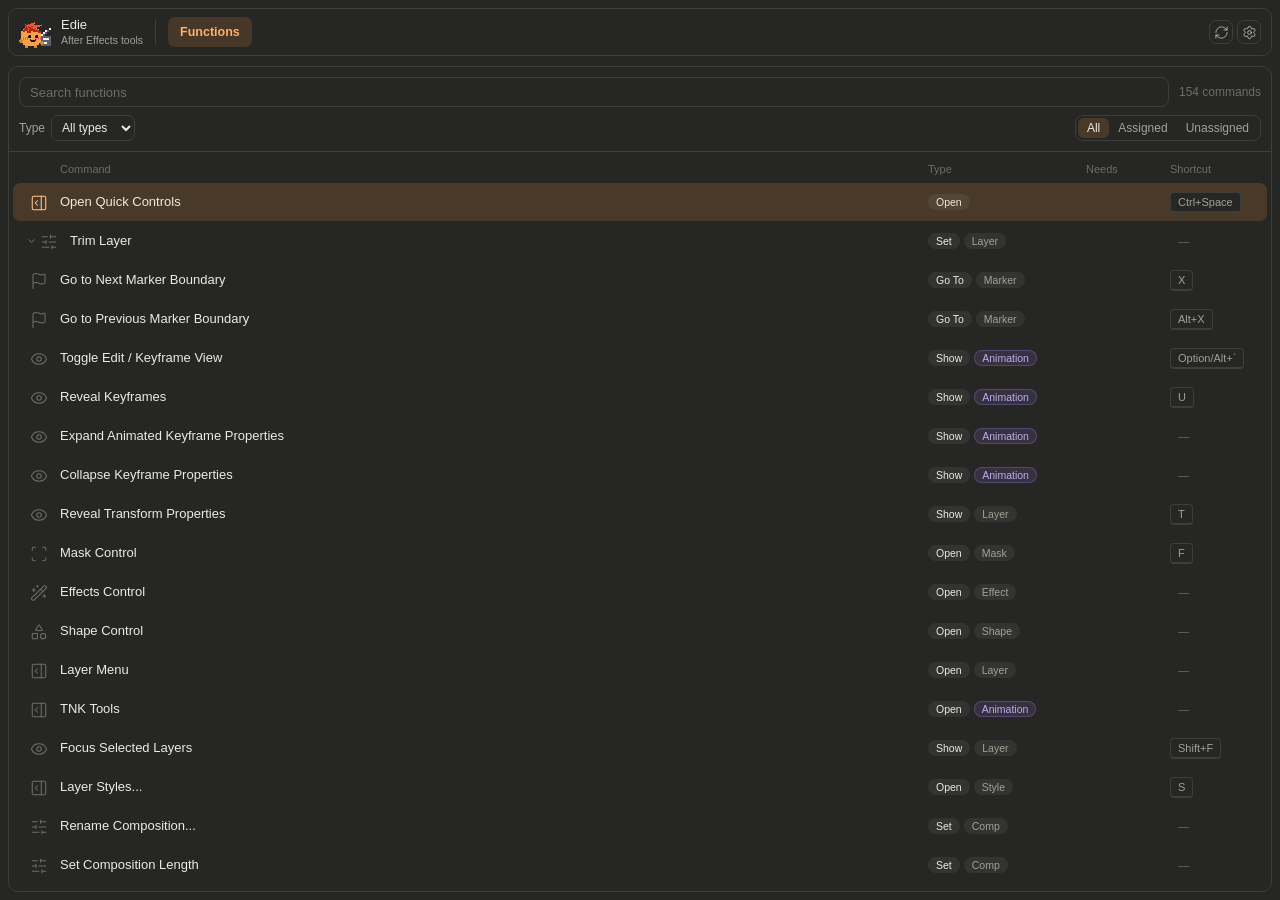
==== commit 4a0ba8ec: "Quick Controls search tabs are the commands' own Types instead of made-up groups: All, then Open, Se" ====
--- a/engine.html
+++ b/engine.html
@@ -3,7 +3,7 @@
 <head>
   <meta charset="utf-8" />
   <title>Timeline CEP</title>
-  <link rel="stylesheet" href="./css/style.css?v=892350ed1fb1" />
+  <link rel="stylesheet" href="./css/style.css?v=9e7071711639" />
 </head>
 <body>
   <section id="quickPanelShell" class="quick-panel-shell" aria-label="AE FX Quick Controls">
@@ -366,6 +366,6 @@
 
   <script src="./icons/lucide.js"></script>
   <script src="./js/CSInterface.js"></script>
-  <script src="./js/main.js?v=892350ed1fb1"></script>
+  <script src="./js/main.js?v=9e7071711639"></script>
 </body>
 </html>
--- a/css/style.css
+++ b/css/style.css
@@ -21133,8 +21133,14 @@
   gap: 2px;
   height: 34px;
   margin: 0 -2px;
-  overflow: hidden;
+  overflow-x: auto;
+  overflow-y: hidden;
+  scrollbar-width: none;
   border-bottom: 1px solid var(--ca-line);
+}
+
+.quick-search-tabs::-webkit-scrollbar {
+  display: none;
 }
 
 .quick-search-tabs[hidden],
@@ -21146,10 +21152,10 @@
   flex: none;
   display: inline-flex;
   align-items: center;
-  gap: 6px;
+  gap: 5px;
   height: 26px;
   min-height: 0;
-  padding: 0 7px 0 8px;
+  padding: 0 6px 0 7px;
   border: 0;
   border-radius: 999px;
   background: transparent;
@@ -21189,8 +21195,8 @@
 }
 
 .quick-search-tab .count {
-  min-width: 26px;
-  padding: 0 5px;
+  min-width: 18px;
+  padding: 0 4px;
   border-radius: 8px;
   background: rgba(62, 62, 56, .7);
   color: var(--ca-muted);
@@ -21205,8 +21211,11 @@
   color: var(--ca-canvas);
 }
 
+/* Gives way first when the Types fill the row. */
 .quick-search-tabs-hint {
-  flex: none;
+  flex: 0 1 auto;
+  min-width: 0;
+  overflow: hidden;
   margin-left: auto;
   padding: 0 6px 0 8px;
   color: var(--ca-faint);
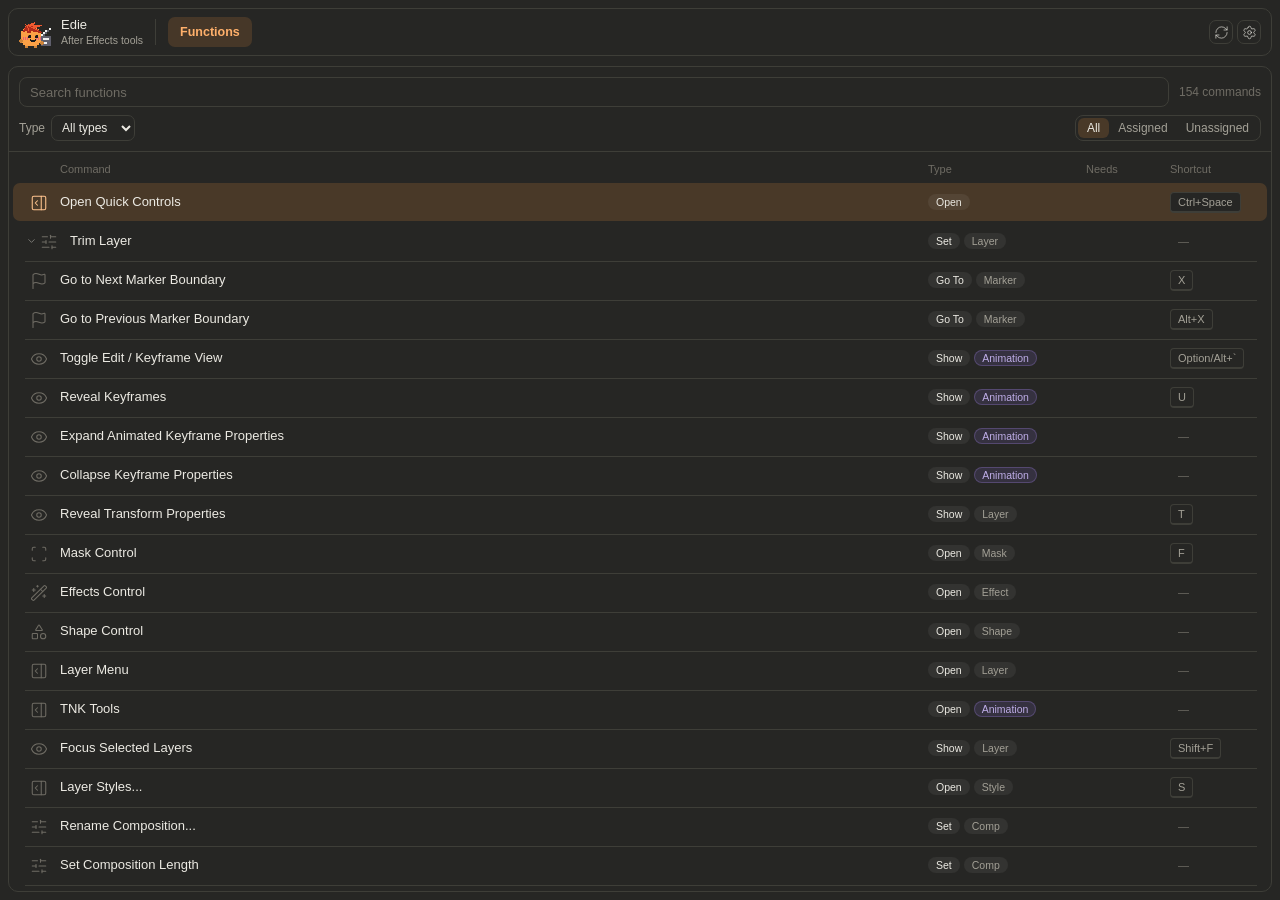
==== commit 51b97fe9: "AE FX's Functions list and Quick Controls search have a thin #3e3e38 line between rows, so rows are " ====
--- a/engine.html
+++ b/engine.html
@@ -3,7 +3,7 @@
 <head>
   <meta charset="utf-8" />
   <title>Timeline CEP</title>
-  <link rel="stylesheet" href="./css/style.css?v=9e7071711639" />
+  <link rel="stylesheet" href="./css/style.css?v=22544b370b86" />
 </head>
 <body>
   <section id="quickPanelShell" class="quick-panel-shell" aria-label="AE FX Quick Controls">
@@ -366,6 +366,6 @@
 
   <script src="./icons/lucide.js"></script>
   <script src="./js/CSInterface.js"></script>
-  <script src="./js/main.js?v=9e7071711639"></script>
+  <script src="./js/main.js?v=22544b370b86"></script>
 </body>
 </html>
--- a/css/style.css
+++ b/css/style.css
@@ -21372,3 +21372,34 @@
   background: rgba(255, 154, 61, .52) !important;
   box-shadow: 0 0 0 2px rgba(255, 154, 61, .12) !important;
 }
+
+/* ---- Hairlines between search results ------------------------------------
+   (2026-11-24, asked for: "a line dividing the items cuz currently it's pretty
+   difficult to see"), as in Creative Assist's vault search: a 1px line in the
+   panel's line colour on top of each row that follows another row, inset to the
+   row's text. It is a background layer, so no row grows; ::before (source
+   stripe) and ::after (run fill) stay free. None over a list's or section's
+   first row (a heading or the column names are before it), none under its last.
+   A hovered or chosen row has neither its own line nor the one under it, so its
+   tint is never cut. A dimmed (unmet) row is drawn at about .45 opacity, so its
+   line is lighter by as much, to come out the same #3e3e38 as the others. */
+.assistant-function-card,
+.quick-panel-search-result {
+  --ca-divider: var(--ca-line);
+}
+
+.assistant-function-card.unmet {
+  --ca-divider: #5f5f54;
+}
+
+.quick-panel-search-result.unmet {
+  --ca-divider: #5b5b50;
+}
+
+.assistant-function-card:not(:hover):not(.active) + .assistant-function-card:not(:hover):not(.active) {
+  background: linear-gradient(var(--ca-divider), var(--ca-divider)) 12px 0 / calc(100% - 22px) 1px no-repeat border-box transparent !important;
+}
+
+.quick-panel-search-results .quick-panel-search-result:not(:hover):not(.active) + .quick-panel-search-result:not(:hover):not(.active) {
+  background: linear-gradient(var(--ca-divider), var(--ca-divider)) 8px 0 / calc(100% - 16px) 1px no-repeat border-box transparent;
+}
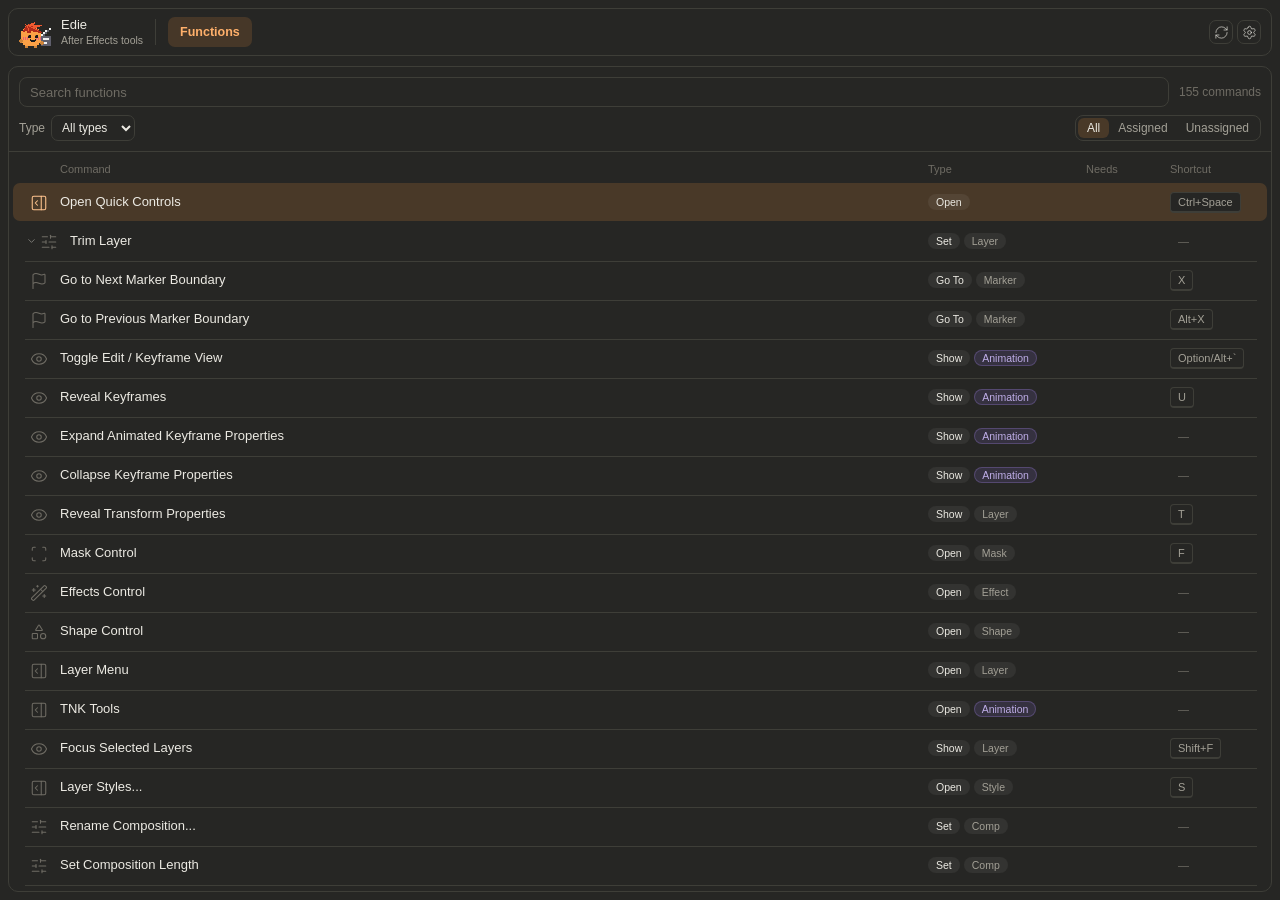
==== commit a09cd48b: "AE FX has Apply Long Shadow (search "long shadowed", "flat shadow", "extrude"): on each selected lay" ====
--- a/engine.html
+++ b/engine.html
@@ -3,7 +3,7 @@
 <head>
   <meta charset="utf-8" />
   <title>Timeline CEP</title>
-  <link rel="stylesheet" href="./css/style.css?v=22544b370b86" />
+  <link rel="stylesheet" href="./css/style.css?v=8df8271e0579" />
 </head>
 <body>
   <section id="quickPanelShell" class="quick-panel-shell" aria-label="AE FX Quick Controls">
@@ -366,6 +366,6 @@
 
   <script src="./icons/lucide.js"></script>
   <script src="./js/CSInterface.js"></script>
-  <script src="./js/main.js?v=22544b370b86"></script>
+  <script src="./js/main.js?v=8df8271e0579"></script>
 </body>
 </html>
